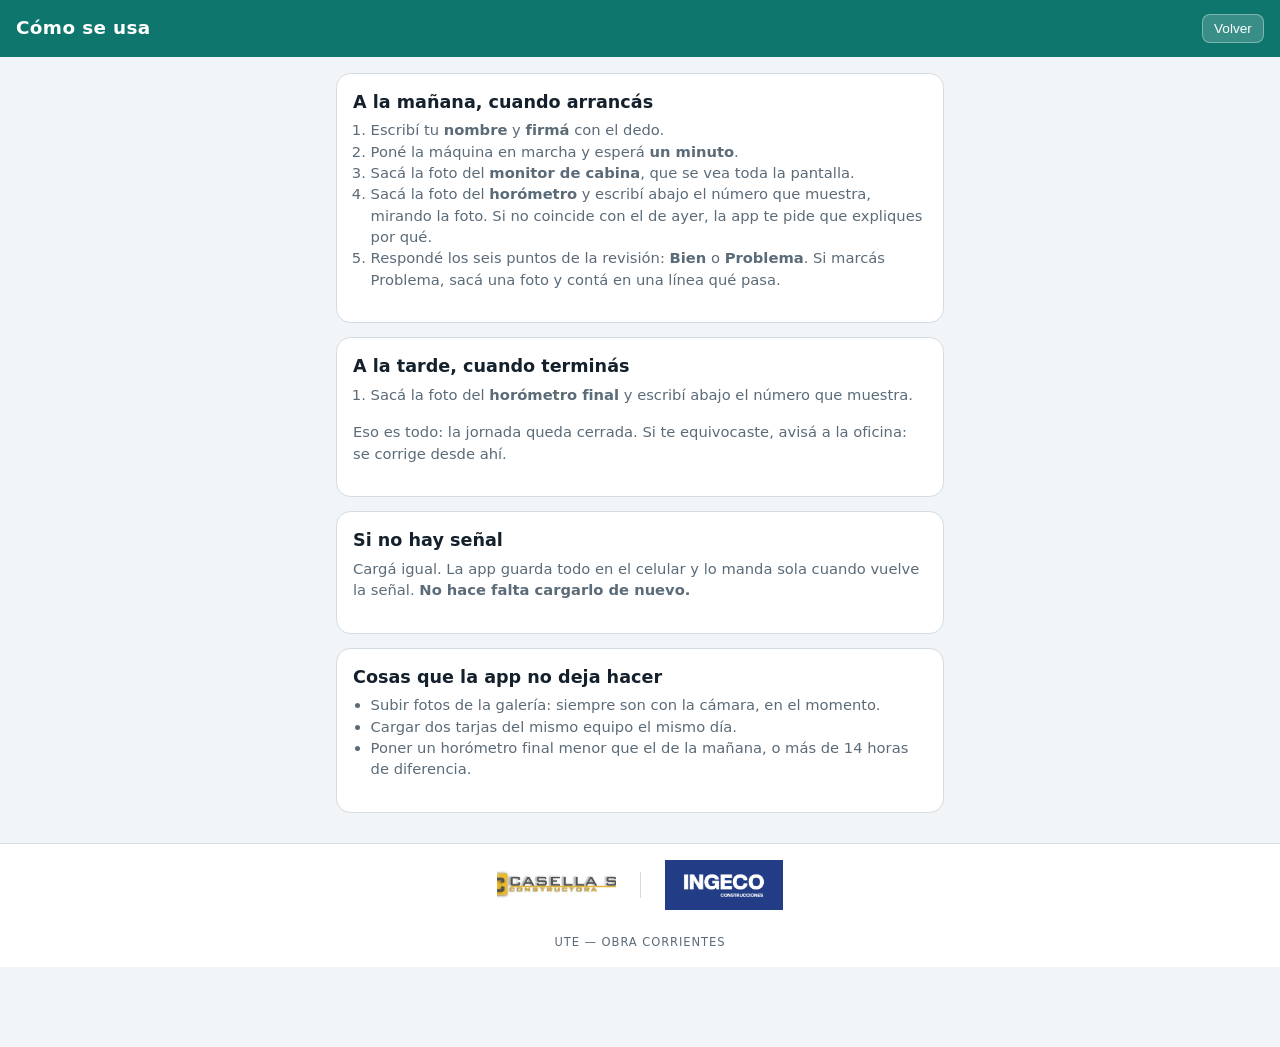
==== docs/ayuda.html @ 7994b02d "Anular desde el panel, y borrado real solo para datos de prueba El backend soportaba anular una tarj" ====
<!doctype html>
<html lang="es">
<head>
<meta charset="utf-8">
<meta name="viewport" content="width=device-width, initial-scale=1">
<meta name="theme-color" content="#0f766e">
<title>Cómo se usa — Tarja Corrientes</title>
<link rel="stylesheet" href="estilo.css?v=7">
</head>
<body>
<header>
  <div><div class="equipo">Cómo se usa</div></div>
  <button onclick="history.back()">Volver</button>
</header>
<main>

<div class="tarjeta">
  <h2>A la mañana, cuando arrancás</h2>
  <ol class="ayuda" style="padding-left:1.1rem">
    <li>Escribí tu <strong>nombre</strong> y <strong>firmá</strong> con el dedo.</li>
    <li>Poné la máquina en marcha y esperá <strong>un minuto</strong>.</li>
    <li>Sacá la foto del <strong>monitor de cabina</strong>, que se vea toda la pantalla.</li>
    <li>Sacá la foto del <strong>horómetro</strong> y escribí abajo el número que muestra, mirando la foto. Si no coincide con el de ayer, la app te pide que expliques por qué.</li>
    <li>Respondé los seis puntos de la revisión: <strong>Bien</strong> o <strong>Problema</strong>. Si marcás Problema, sacá una foto y contá en una línea qué pasa.</li>
  </ol>
</div>

<div class="tarjeta">
  <h2>A la tarde, cuando terminás</h2>
  <ol class="ayuda" style="padding-left:1.1rem">
    <li>Sacá la foto del <strong>horómetro final</strong> y escribí abajo el número que muestra.</li>
  </ol>
  <p class="ayuda">Eso es todo: la jornada queda cerrada. Si te equivocaste, avisá a la oficina: se corrige desde ahí.</p>
</div>

<div class="tarjeta">
  <h2>Si no hay señal</h2>
  <p class="ayuda">Cargá igual. La app guarda todo en el celular y lo manda sola cuando vuelve la señal. <strong>No hace falta cargarlo de nuevo.</strong></p>
</div>

<div class="tarjeta">
  <h2>Cosas que la app no deja hacer</h2>
  <ul class="ayuda" style="padding-left:1.1rem">
    <li>Subir fotos de la galería: siempre son con la cámara, en el momento.</li>
    <li>Cargar dos tarjas del mismo equipo el mismo día.</li>
    <li>Poner un horómetro final menor que el de la mañana, o más de 14 horas de diferencia.</li>
  </ul>
</div>

</main>

<div class="ute">
  <img src="logos/casella.jpeg" alt="Casella S.A. Constructora" onerror="this.remove()">
  <div class="separador"></div>
  <img class="ingeco" src="logos/ingeco.png" alt="INGECO Construcciones" onerror="this.remove()">
  <div class="leyenda">UTE &mdash; Obra Corrientes</div>
</div>

</body>
</html>
---- docs/estilo.css ----
/*
 * Paleta pensada para daltonismo rojo-verde: nada de verde puro.
 * OK va en teal, Problema en ámbar, y además cada estado lleva su ícono,
 * así el color nunca es la única señal.
 * Tema claro fijo: la app se usa a pleno sol arriba de una máquina.
 */

:root {
  --fondo: #f2f5f7;
  --tarjeta: #ffffff;
  --texto: #14212c;
  --tenue: #5b6b78;
  --borde: #d3dbe2;
  --acento: #0f766e;
  --acento-suave: #d7efec;
  --alerta: #b45309;
  --alerta-suave: #fdf0dc;
  --grave: #9f1239;
}

* { box-sizing: border-box; -webkit-tap-highlight-color: transparent; }

body {
  margin: 0;
  background: var(--fondo);
  color: var(--texto);
  font: 16px/1.45 system-ui, -apple-system, "Segoe UI", sans-serif;
  padding-bottom: 5rem;
}

header {
  position: sticky;
  top: 0;
  z-index: 10;
  background: var(--acento);
  color: #fff;
  padding: 0.85rem 1rem;
  display: flex;
  align-items: center;
  justify-content: space-between;
  gap: 0.75rem;
}
header .equipo { font-weight: 700; font-size: 1.15rem; letter-spacing: 0.02em; }
header .fecha { font-size: 0.85rem; opacity: 0.9; }
header button {
  background: rgba(255, 255, 255, 0.18);
  border: 1px solid rgba(255, 255, 255, 0.35);
  color: #fff;
  border-radius: 0.5rem;
  padding: 0.4rem 0.7rem;
  font-size: 0.85rem;
}

main { padding: 1rem; max-width: 640px; margin: 0 auto; }

h2 { font-size: 1.1rem; margin: 0 0 0.25rem; }
.ayuda { color: var(--tenue); font-size: 0.92rem; margin: 0 0 1rem; }

.tarjeta {
  background: var(--tarjeta);
  border: 1px solid var(--borde);
  border-radius: 0.9rem;
  padding: 1rem;
  margin-bottom: 0.9rem;
}

button.principal {
  width: 100%;
  padding: 1.05rem;
  font-size: 1.05rem;
  font-weight: 700;
  border: 0;
  border-radius: 0.75rem;
  background: var(--acento);
  color: #fff;
}
button.principal[disabled] { background: #b6c2cb; }

button.secundaria {
  width: 100%;
  padding: 0.8rem;
  font-size: 0.95rem;
  border: 1px solid var(--borde);
  border-radius: 0.7rem;
  background: var(--tarjeta);
  color: var(--texto);
}

.grande { display: grid; gap: 0.75rem; }
.grande button {
  padding: 1.6rem 1rem;
  font-size: 1.3rem;
  font-weight: 700;
  border: 2px solid var(--acento);
  border-radius: 1rem;
  background: var(--tarjeta);
  color: var(--acento);
}

/* ---- cámara ---- */
.camara { position: relative; background: #000; border-radius: 0.9rem; overflow: hidden; }
.camara video { width: 100%; display: block; }
.camara .indicacion {
  position: absolute; left: 0; right: 0; bottom: 0;
  background: rgba(0, 0, 0, 0.6); color: #fff;
  padding: 0.6rem 0.8rem; font-size: 0.9rem;
}
img.previa { width: 100%; border-radius: 0.9rem; display: block; }

/* ---- checklist ---- */
.item { border-bottom: 1px solid var(--borde); padding: 0.9rem 0; }
.item:last-child { border-bottom: 0; }
.item .texto { font-weight: 600; margin-bottom: 0.6rem; }
.opciones { display: grid; grid-template-columns: 1fr 1fr; gap: 0.6rem; }
.opciones button {
  padding: 0.9rem 0.5rem;
  font-size: 1rem;
  font-weight: 700;
  border: 2px solid var(--borde);
  border-radius: 0.7rem;
  background: var(--tarjeta);
  color: var(--tenue);
}
.opciones button.ok.elegido {
  border-color: var(--acento); background: var(--acento-suave); color: var(--acento);
}
.opciones button.problema.elegido {
  border-color: var(--alerta); background: var(--alerta-suave); color: var(--alerta);
}

/* Todos los inputs, no una lista de tipos: el ancho intrínseco de un input que
   se escape de la lista desborda la pantalla en el celular. */
input, textarea, select {
  width: 100%;
  padding: 0.85rem;
  font-size: 1.05rem;
  border: 1px solid var(--borde);
  border-radius: 0.6rem;
  background: var(--tarjeta);
  color: var(--texto);
}
input[readonly] { background: #eef2f5; color: var(--tenue); }
label { display: block; font-weight: 600; font-size: 0.9rem; margin: 0.9rem 0 0.35rem; }

canvas.firma {
  width: 100%; height: 180px;
  border: 2px dashed var(--borde);
  border-radius: 0.7rem;
  background: var(--tarjeta);
  touch-action: none;
}

.aviso {
  padding: 0.8rem 1rem; border-radius: 0.7rem; margin-bottom: 0.9rem;
  font-size: 0.95rem; border: 1px solid;
}
.aviso.error { background: #fdeaee; border-color: var(--grave); color: var(--grave); }
.aviso.info { background: var(--acento-suave); border-color: var(--acento); color: var(--acento); }
.aviso.alerta { background: var(--alerta-suave); border-color: var(--alerta); color: var(--alerta); }

.filas { display: grid; gap: 0.5rem; }
.fila {
  display: flex; justify-content: space-between; gap: 0.75rem;
  padding: 0.6rem 0; border-bottom: 1px solid var(--borde); font-size: 0.95rem;
}
.tenue { color: var(--tenue); }
.chip {
  display: inline-block; padding: 0.15rem 0.55rem; border-radius: 999px;
  font-size: 0.78rem; font-weight: 700;
}
.chip.ok { background: var(--acento-suave); color: var(--acento); }
.chip.alerta { background: var(--alerta-suave); color: var(--alerta); }

.cargando { text-align: center; color: var(--tenue); padding: 2.5rem 1rem; }

/* ---- banda de la UTE ----
   Las dos constructoras que forman la UTE de la obra. Aparece al pie del
   operador y en la pantalla de certificación, que es la que se muestra afuera.
   Si un archivo falta, el logo se oculta solo en vez de dejar el ícono roto. */
.ute {
  display: flex;
  align-items: center;
  justify-content: center;
  gap: 1.5rem;
  flex-wrap: wrap;
  padding: 1rem;
}
.ute img { height: 34px; width: auto; display: block; }
/* El archivo de INGECO trae mucho margen azul horneado adentro, así que a la
   misma altura su marca se ve la mitad de grande que la de Casella. Se compensa
   dándole más alto para que las dos pesen ópticamente igual. */
.ute img.ingeco { height: 50px; }
/* Oculto por defecto: si el logo anterior no cargó y se quitó del DOM, el
   separador deja de tener un img delante y no queda una raya suelta. */
.ute .separador { display: none; width: 1px; height: 26px; background: var(--borde); }
.ute img + .separador { display: block; }
.ute .leyenda {
  width: 100%;
  text-align: center;
  font-size: 0.72rem;
  letter-spacing: 0.08em;
  text-transform: uppercase;
  color: var(--tenue);
}
/* Fondo blanco para la banda: el logo de Casella viene en JPEG con fondo blanco
   y sobre el gris de la app quedaba como un recuadro pegoteado. */
.ute { background: #ffffff; border-top: 1px solid var(--borde); }

/* ---- pie del operador ----
   "Cómo se usa" primero, que es lo único que el operario puede llegar a
   necesitar. El panel va abajo y en gris: existe para que la oficina lo
   encuentre desde el celular, no para invitar a nadie a entrar. */
.pie { text-align: center; padding: 0.25rem 1.25rem 1.5rem; }
.pie a { display: block; color: var(--acento); font-weight: 600; padding: 0.5rem; }
.pie a.secundario { color: var(--tenue); font-weight: 500; font-size: 0.88rem; }
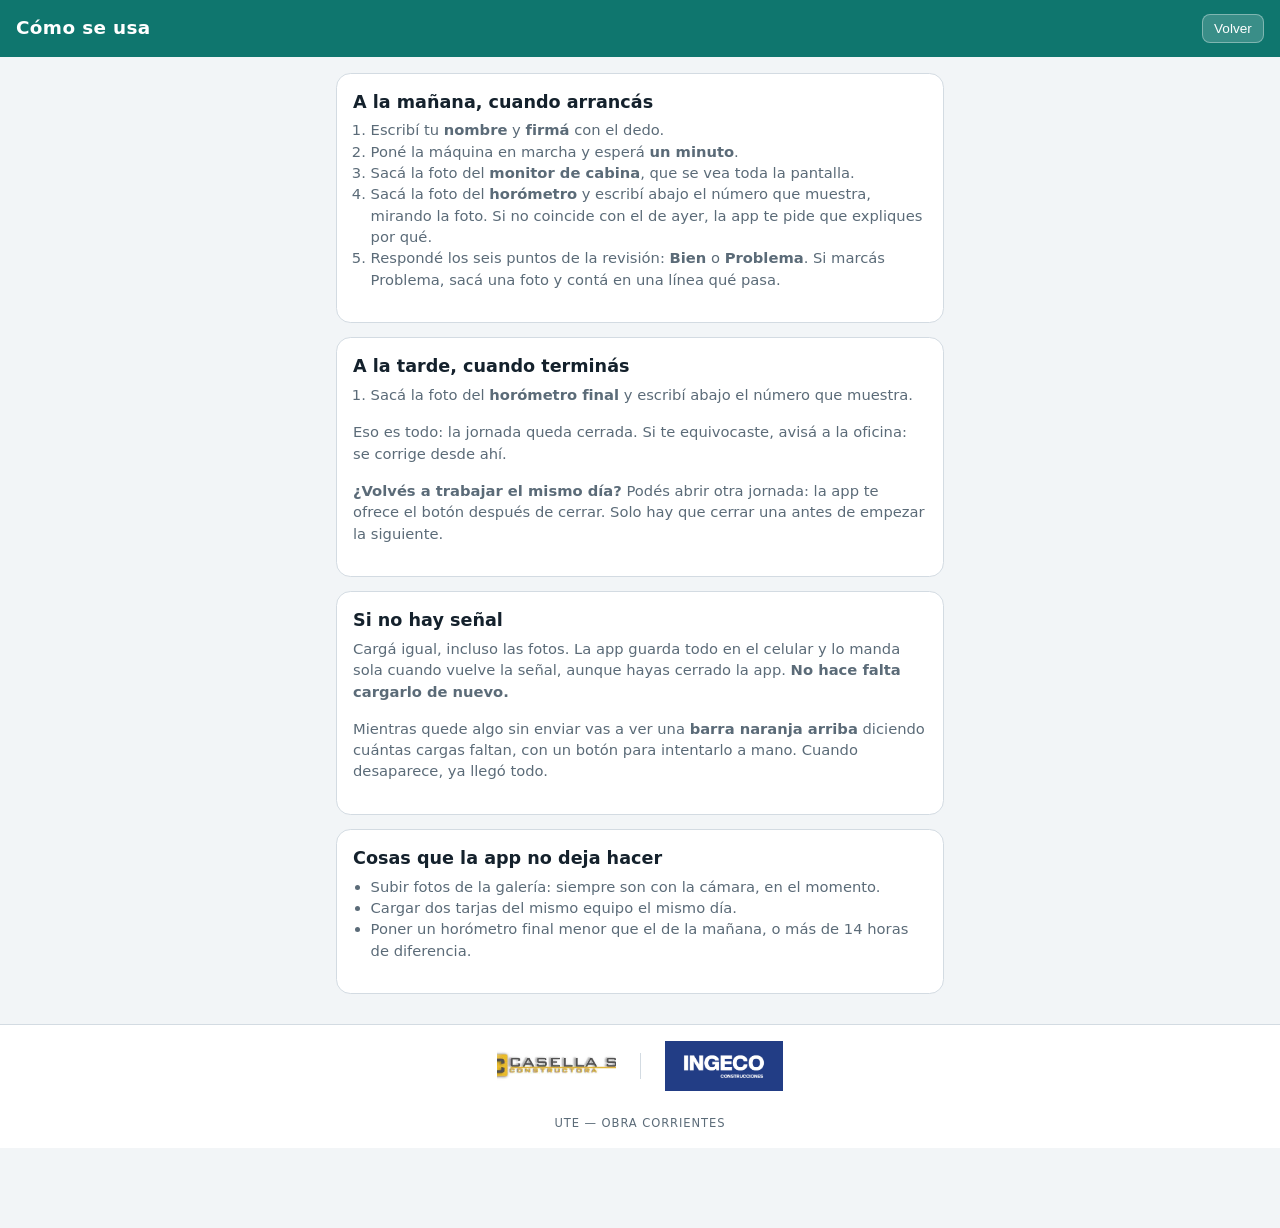
==== commit 22723732: "Varias jornadas por dia, e idempotencia real para la carga sin senal Se puede abrir mas de una jorna" ====
--- a/docs/ayuda.html
+++ b/docs/ayuda.html
@@ -5,7 +5,7 @@
 <meta name="viewport" content="width=device-width, initial-scale=1">
 <meta name="theme-color" content="#0f766e">
 <title>Cómo se usa — Tarja Corrientes</title>
-<link rel="stylesheet" href="estilo.css?v=7">
+<link rel="stylesheet" href="estilo.css?v=8">
 </head>
 <body>
 <header>
@@ -31,11 +31,13 @@
     <li>Sacá la foto del <strong>horómetro final</strong> y escribí abajo el número que muestra.</li>
   </ol>
   <p class="ayuda">Eso es todo: la jornada queda cerrada. Si te equivocaste, avisá a la oficina: se corrige desde ahí.</p>
+  <p class="ayuda"><strong>¿Volvés a trabajar el mismo día?</strong> Podés abrir otra jornada: la app te ofrece el botón después de cerrar. Solo hay que cerrar una antes de empezar la siguiente.</p>
 </div>
 
 <div class="tarjeta">
   <h2>Si no hay señal</h2>
-  <p class="ayuda">Cargá igual. La app guarda todo en el celular y lo manda sola cuando vuelve la señal. <strong>No hace falta cargarlo de nuevo.</strong></p>
+  <p class="ayuda">Cargá igual, incluso las fotos. La app guarda todo en el celular y lo manda sola cuando vuelve la señal, aunque hayas cerrado la app. <strong>No hace falta cargarlo de nuevo.</strong></p>
+  <p class="ayuda">Mientras quede algo sin enviar vas a ver una <strong>barra naranja arriba</strong> diciendo cuántas cargas faltan, con un botón para intentarlo a mano. Cuando desaparece, ya llegó todo.</p>
 </div>
 
 <div class="tarjeta">
--- a/docs/estilo.css
+++ b/docs/estilo.css
@@ -213,3 +213,31 @@
 .pie { text-align: center; padding: 0.25rem 1.25rem 1.5rem; }
 .pie a { display: block; color: var(--acento); font-weight: 600; padding: 0.5rem; }
 .pie a.secundario { color: var(--tenue); font-weight: 500; font-size: 0.88rem; }
+
+/* ---- cargas guardadas sin señal ----
+   Barra fija arriba: el operario tiene que poder ver de un vistazo que quedó
+   algo sin enviar, sin entrar a ningún lado. */
+.cola {
+  position: sticky;
+  top: 0;
+  z-index: 9;
+  background: var(--alerta-suave);
+  border-bottom: 1px solid var(--alerta);
+  color: var(--alerta);
+  padding: 0.7rem 1rem;
+  font-size: 0.92rem;
+  display: flex;
+  align-items: center;
+  justify-content: space-between;
+  gap: 0.75rem;
+}
+.cola button {
+  flex: 0 0 auto;
+  border: 1px solid var(--alerta);
+  background: transparent;
+  color: var(--alerta);
+  font-weight: 700;
+  border-radius: 0.5rem;
+  padding: 0.4rem 0.7rem;
+  font-size: 0.85rem;
+}
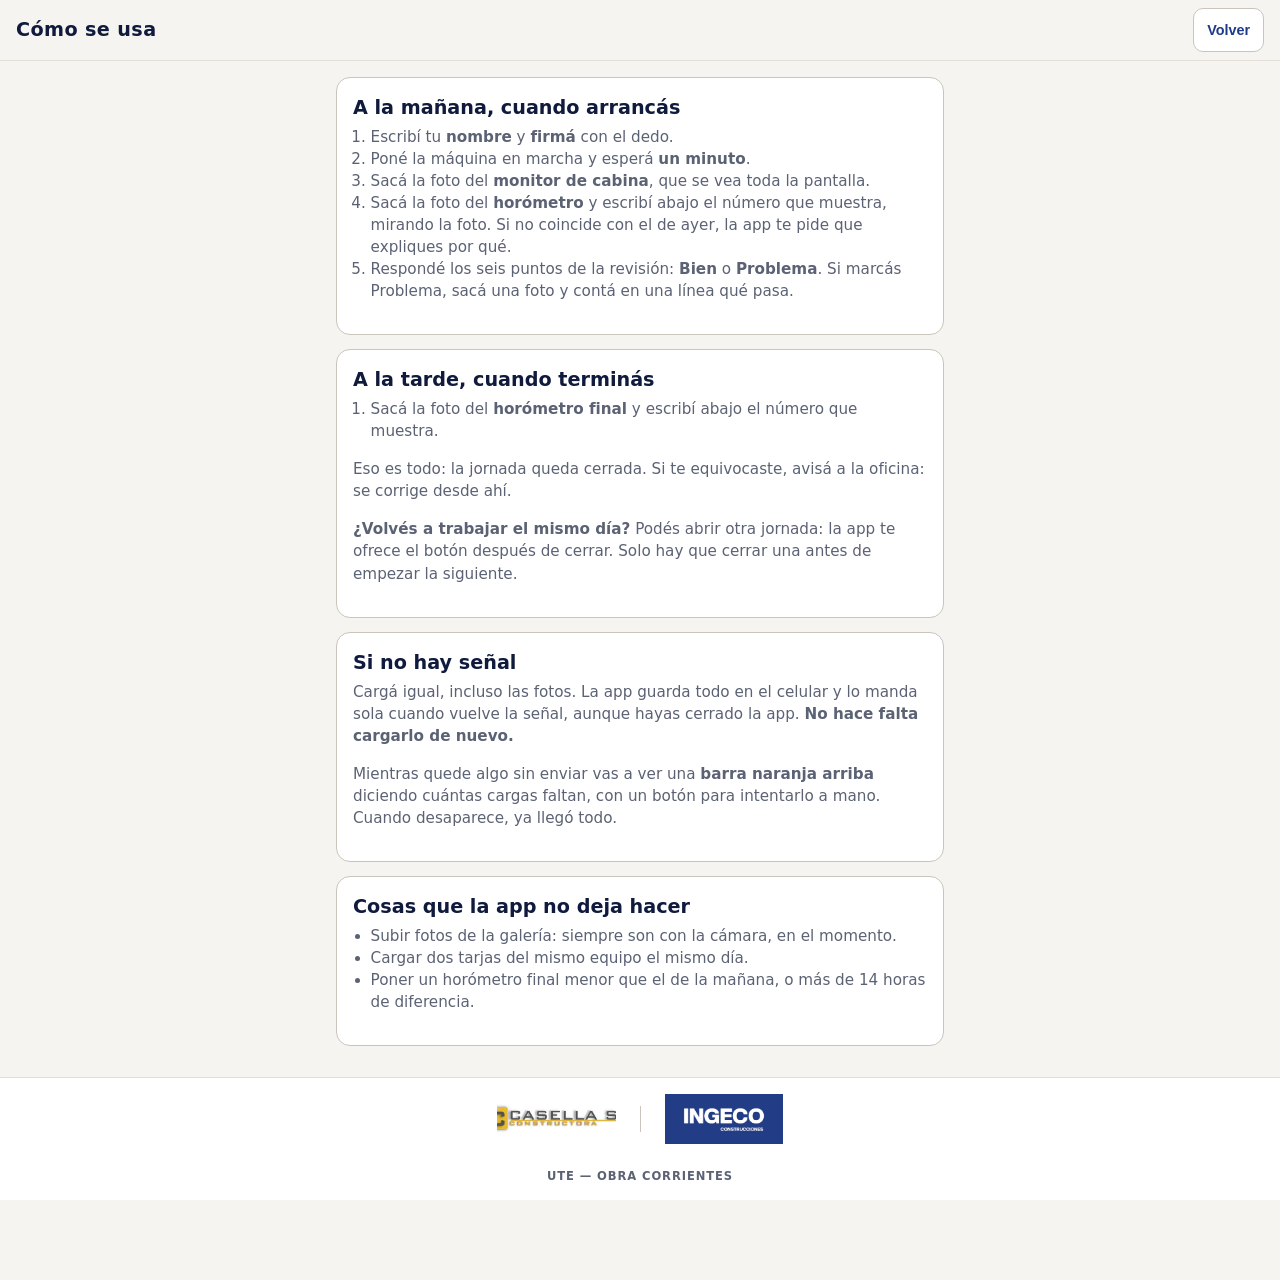
==== commit ba5afe28: "estilo común de la App INGECO (ingeco.css) en la tarja de Corrientes - Barra clara con flecha de vol" ====
--- a/docs/ayuda.html
+++ b/docs/ayuda.html
@@ -3,13 +3,17 @@
 <head>
 <meta charset="utf-8">
 <meta name="viewport" content="width=device-width, initial-scale=1">
-<meta name="theme-color" content="#0f766e">
+<meta name="theme-color" content="#f5f4f0">
 <title>Cómo se usa — Tarja Corrientes</title>
-<link rel="stylesheet" href="estilo.css?v=8">
+<style>:root{--azul:#1e3a8a;--azul-claro:#2b4fb3;--azul-suave:#e6ecfb;--tinta:#0f1a3d;--teal:#0e8a7a;--teal-suave:#dcf1ee;--ambar:#d98f00;--ambar-suave:#fff1cf;--ambar-texto:#8a5a00;--alerta:#b8410e;--alerta-suave:#fbe6dc;--fondo:#f5f4f0;--fondo-2:#ebe9e3;--superficie:#fff;--texto:#171c2e;--texto-2:#5b6274;--texto-3:#8a90a0;--linea:#e2dfd7;--linea-fuerte:#c9c5bb;--radio:14px;--radio-s:10px;--barra-h:56px;--cuerpo:system-ui,sans-serif;--display:system-ui,sans-serif}[data-ig-volver]{display:none}</style>
+<link rel="preconnect" href="https://fonts.googleapis.com"><link rel="preconnect" href="https://fonts.gstatic.com" crossorigin>
+<link rel="stylesheet" href="https://marcoskatz-cmd.github.io/app-ingeco/ingeco.css">
+<script src="https://marcoskatz-cmd.github.io/app-ingeco/ingeco.js" defer></script>
+<link rel="stylesheet" href="estilo.css?v=11">
 </head>
 <body>
 <header>
-  <div><div class="equipo">Cómo se usa</div></div>
+  <div class="izq"><button class="ig-volver" data-ig-volver aria-label="Volver a la App INGECO"><svg class="i" viewBox="0 0 24 24"><path d="M15 18l-6-6 6-6"/></svg></button><div class="equipo">Cómo se usa</div></div>
   <button onclick="history.back()">Volver</button>
 </header>
 <main>
@@ -54,7 +58,7 @@
 <div class="ute">
   <img src="logos/casella.jpeg" alt="Casella S.A. Constructora" onerror="this.remove()">
   <div class="separador"></div>
-  <img class="ingeco" src="logos/ingeco.png" alt="INGECO Construcciones" onerror="this.remove()">
+  <img class="ingeco" src="logos/ingeco.png" alt="INGECO Construcciones" onerror="this.remove()" data-ig-ocultar-en-app>
   <div class="leyenda">UTE &mdash; Obra Corrientes</div>
 </div>
 
--- a/docs/estilo.css
+++ b/docs/estilo.css
@@ -1,22 +1,11 @@
 /*
- * Paleta pensada para daltonismo rojo-verde: nada de verde puro.
- * OK va en teal, Problema en ámbar, y además cada estado lleva su ícono,
- * así el color nunca es la única señal.
- * Tema claro fijo: la app se usa a pleno sol arriba de una máquina.
+ * Piel común de la App INGECO (tokens en ingeco.css, respaldo mínimo en el <head>).
+ * Paleta pensada para daltonismo rojo-verde: nada de verde ni rojo puro.
+ * Bien va en teal, Falla en ámbar, error grave en naranja oscuro (--alerta), y
+ * además cada estado lleva su ícono o texto, así el color nunca es la única señal.
+ * Tema claro fijo: la app se usa a pleno sol arriba de una máquina y con guantes,
+ * por eso los bordes van en --linea-fuerte y los botones son grandes.
  */
-
-:root {
-  --fondo: #f2f5f7;
-  --tarjeta: #ffffff;
-  --texto: #14212c;
-  --tenue: #5b6b78;
-  --borde: #d3dbe2;
-  --acento: #0f766e;
-  --acento-suave: #d7efec;
-  --alerta: #b45309;
-  --alerta-suave: #fdf0dc;
-  --grave: #9f1239;
-}
 
 * { box-sizing: border-box; -webkit-tap-highlight-color: transparent; }
 
@@ -24,7 +13,7 @@
   margin: 0;
   background: var(--fondo);
   color: var(--texto);
-  font: 16px/1.45 system-ui, -apple-system, "Segoe UI", sans-serif;
+  font: 16px/1.45 var(--cuerpo);
   padding-bottom: 5rem;
 }
 
@@ -32,100 +21,114 @@
   position: sticky;
   top: 0;
   z-index: 10;
-  background: var(--acento);
-  color: #fff;
-  padding: 0.85rem 1rem;
+  min-height: var(--barra-h, 56px);
+  background: color-mix(in srgb, var(--fondo) 88%, transparent);
+  -webkit-backdrop-filter: blur(12px);
+  backdrop-filter: blur(12px);
+  border-bottom: 1px solid var(--linea);
+  color: var(--tinta);
+  padding: 0.5rem 1rem;
   display: flex;
   align-items: center;
   justify-content: space-between;
   gap: 0.75rem;
 }
-header .equipo { font-weight: 700; font-size: 1.15rem; letter-spacing: 0.02em; }
-header .fecha { font-size: 0.85rem; opacity: 0.9; }
-header button {
-  background: rgba(255, 255, 255, 0.18);
-  border: 1px solid rgba(255, 255, 255, 0.35);
-  color: #fff;
-  border-radius: 0.5rem;
-  padding: 0.4rem 0.7rem;
-  font-size: 0.85rem;
+header .izq { display: flex; align-items: center; gap: 0.25rem; min-width: 0; }
+header .ig-volver { margin-left: -0.6rem; }
+header .equipo { font-family: var(--display); font-weight: 700; font-size: 1.2rem; letter-spacing: 0.02em; color: var(--tinta); }
+header .fecha { font-size: 0.88rem; color: var(--texto-2); }
+header button:not(.ig-volver) {
+  background: var(--superficie);
+  border: 1px solid var(--linea-fuerte);
+  color: var(--azul);
+  border-radius: var(--radio-s);
+  min-height: 44px;
+  padding: 0.4rem 0.8rem;
+  font-size: 0.9rem;
+  font-weight: 600;
+  white-space: nowrap;
 }
 
 main { padding: 1rem; max-width: 640px; margin: 0 auto; }
 
-h2 { font-size: 1.1rem; margin: 0 0 0.25rem; }
-.ayuda { color: var(--tenue); font-size: 0.92rem; margin: 0 0 1rem; }
+h2 { font-family: var(--display); font-size: 1.2rem; font-weight: 600; color: var(--tinta); margin: 0 0 0.25rem; }
+.ayuda { color: var(--texto-2); font-size: 0.95rem; margin: 0 0 1rem; }
 
 .tarjeta {
-  background: var(--tarjeta);
-  border: 1px solid var(--borde);
-  border-radius: 0.9rem;
+  background: var(--superficie);
+  border: 1px solid var(--linea-fuerte);
+  border-radius: var(--radio);
   padding: 1rem;
   margin-bottom: 0.9rem;
 }
 
 button.principal {
   width: 100%;
+  min-height: 46px;
   padding: 1.05rem;
   font-size: 1.05rem;
   font-weight: 700;
   border: 0;
-  border-radius: 0.75rem;
-  background: var(--acento);
+  border-radius: var(--radio-s);
+  background: var(--azul);
   color: #fff;
 }
-button.principal[disabled] { background: #b6c2cb; }
+button.principal[disabled] { background: var(--fondo-2); color: var(--texto-2); box-shadow: inset 0 0 0 1px var(--linea-fuerte); }
 
 button.secundaria {
   width: 100%;
+  min-height: 46px;
   padding: 0.8rem;
   font-size: 0.95rem;
-  border: 1px solid var(--borde);
-  border-radius: 0.7rem;
-  background: var(--tarjeta);
-  color: var(--texto);
+  font-weight: 600;
+  border: 1px solid var(--linea-fuerte);
+  border-radius: var(--radio-s);
+  background: var(--superficie);
+  color: var(--azul);
 }
 
 .grande { display: grid; gap: 0.75rem; }
 .grande button {
   padding: 1.6rem 1rem;
+  font-family: var(--display);
   font-size: 1.3rem;
   font-weight: 700;
-  border: 2px solid var(--acento);
-  border-radius: 1rem;
-  background: var(--tarjeta);
-  color: var(--acento);
+  border: 2px solid var(--azul);
+  border-radius: var(--radio);
+  background: var(--superficie);
+  color: var(--azul);
 }
 
 /* ---- cámara ---- */
-.camara { position: relative; background: #000; border-radius: 0.9rem; overflow: hidden; }
+.camara { position: relative; background: #000; border-radius: var(--radio); overflow: hidden; }
 .camara video { width: 100%; display: block; }
 .camara .indicacion {
   position: absolute; left: 0; right: 0; bottom: 0;
   background: rgba(0, 0, 0, 0.6); color: #fff;
   padding: 0.6rem 0.8rem; font-size: 0.9rem;
 }
-img.previa { width: 100%; border-radius: 0.9rem; display: block; }
+img.previa { width: 100%; border-radius: var(--radio); display: block; }
 
 /* ---- checklist ---- */
-.item { border-bottom: 1px solid var(--borde); padding: 0.9rem 0; }
+.item { border-bottom: 1px solid var(--linea); padding: 0.9rem 0; }
 .item:last-child { border-bottom: 0; }
 .item .texto { font-weight: 600; margin-bottom: 0.6rem; }
 .opciones { display: grid; grid-template-columns: 1fr 1fr; gap: 0.6rem; }
 .opciones button {
   padding: 0.9rem 0.5rem;
+  min-height: 46px;
   font-size: 1rem;
   font-weight: 700;
-  border: 2px solid var(--borde);
-  border-radius: 0.7rem;
-  background: var(--tarjeta);
-  color: var(--tenue);
+  border: 2px solid var(--linea-fuerte);
+  border-radius: var(--radio-s);
+  background: var(--superficie);
+  color: var(--texto-2);
 }
 .opciones button.ok.elegido {
-  border-color: var(--acento); background: var(--acento-suave); color: var(--acento);
+  border-color: var(--teal); background: var(--teal-suave); color: var(--teal);
 }
 .opciones button.problema.elegido {
-  border-color: var(--alerta); background: var(--alerta-suave); color: var(--alerta);
+  border-color: var(--ambar); background: var(--ambar-suave); color: var(--ambar-texto);
 }
 
 /* Todos los inputs, no una lista de tipos: el ancho intrínseco de un input que
@@ -134,44 +137,46 @@
   width: 100%;
   padding: 0.85rem;
   font-size: 1.05rem;
-  border: 1px solid var(--borde);
-  border-radius: 0.6rem;
-  background: var(--tarjeta);
+  border: 1px solid var(--linea-fuerte);
+  border-radius: var(--radio-s);
+  background: var(--superficie);
   color: var(--texto);
 }
-input[readonly] { background: #eef2f5; color: var(--tenue); }
+input:focus, textarea:focus, select:focus { outline: 2px solid var(--azul-claro); outline-offset: 1px; border-color: var(--azul-claro); }
+input[readonly] { background: var(--fondo-2); color: var(--texto-2); }
 label { display: block; font-weight: 600; font-size: 0.9rem; margin: 0.9rem 0 0.35rem; }
 
 canvas.firma {
   width: 100%; height: 180px;
-  border: 2px dashed var(--borde);
-  border-radius: 0.7rem;
-  background: var(--tarjeta);
+  border: 2px dashed var(--linea-fuerte);
+  border-radius: var(--radio-s);
+  background: var(--superficie);
   touch-action: none;
 }
 
 .aviso {
-  padding: 0.8rem 1rem; border-radius: 0.7rem; margin-bottom: 0.9rem;
+  padding: 0.8rem 1rem; border-radius: var(--radio-s); margin-bottom: 0.9rem;
   font-size: 0.95rem; border: 1px solid;
 }
-.aviso.error { background: #fdeaee; border-color: var(--grave); color: var(--grave); }
-.aviso.info { background: var(--acento-suave); border-color: var(--acento); color: var(--acento); }
-.aviso.alerta { background: var(--alerta-suave); border-color: var(--alerta); color: var(--alerta); }
+.aviso.error { background: var(--alerta-suave); border-color: var(--alerta); color: var(--alerta); }
+.aviso.info { background: var(--azul-suave); border-color: var(--azul); color: var(--azul); }
+.aviso.alerta { background: var(--ambar-suave); border-color: var(--ambar); color: var(--ambar-texto); }
 
 .filas { display: grid; gap: 0.5rem; }
 .fila {
   display: flex; justify-content: space-between; gap: 0.75rem;
-  padding: 0.6rem 0; border-bottom: 1px solid var(--borde); font-size: 0.95rem;
-}
-.tenue { color: var(--tenue); }
+  padding: 0.6rem 0; border-bottom: 1px solid var(--linea); font-size: 0.95rem;
+}
+.tenue { color: var(--texto-2); }
 .chip {
   display: inline-block; padding: 0.15rem 0.55rem; border-radius: 999px;
   font-size: 0.78rem; font-weight: 700;
 }
-.chip.ok { background: var(--acento-suave); color: var(--acento); }
-.chip.alerta { background: var(--alerta-suave); color: var(--alerta); }
-
-.cargando { text-align: center; color: var(--tenue); padding: 2.5rem 1rem; }
+.chip.ok { background: var(--teal-suave); color: var(--teal); }
+.chip.alerta { background: var(--ambar-suave); color: var(--ambar-texto); }
+
+.cargando { text-align: center; color: var(--texto-2); padding: 2.5rem 1rem; }
+
 
 /* ---- banda de la UTE ----
    Las dos constructoras que forman la UTE de la obra. Aparece al pie del
@@ -192,27 +197,32 @@
 .ute img.ingeco { height: 50px; }
 /* Oculto por defecto: si el logo anterior no cargó y se quitó del DOM, el
    separador deja de tener un img delante y no queda una raya suelta. */
-.ute .separador { display: none; width: 1px; height: 26px; background: var(--borde); }
+.ute .separador { display: none; width: 1px; height: 26px; background: var(--linea-fuerte); }
 .ute img + .separador { display: block; }
+/* Dentro de la App el logo de INGECO se oculta (la App ya lo muestra): sin él,
+   el separador queda colgando al final, así que también se oculta. */
+html[data-ig-contexto="iframe"] .ute .separador { display: none; }
 .ute .leyenda {
   width: 100%;
   text-align: center;
+  font-family: var(--display);
+  font-weight: 600;
   font-size: 0.72rem;
   letter-spacing: 0.08em;
   text-transform: uppercase;
-  color: var(--tenue);
+  color: var(--texto-2);
 }
 /* Fondo blanco para la banda: el logo de Casella viene en JPEG con fondo blanco
    y sobre el gris de la app quedaba como un recuadro pegoteado. */
-.ute { background: #ffffff; border-top: 1px solid var(--borde); }
+.ute { background: var(--superficie); border-top: 1px solid var(--linea); }
 
 /* ---- pie del operador ----
    "Cómo se usa" primero, que es lo único que el operario puede llegar a
    necesitar. El panel va abajo y en gris: existe para que la oficina lo
    encuentre desde el celular, no para invitar a nadie a entrar. */
 .pie { text-align: center; padding: 0.25rem 1.25rem 1.5rem; }
-.pie a { display: block; color: var(--acento); font-weight: 600; padding: 0.5rem; }
-.pie a.secundario { color: var(--tenue); font-weight: 500; font-size: 0.88rem; }
+.pie a { display: block; color: var(--azul); font-weight: 600; padding: 0.5rem; }
+.pie a.secundario { color: var(--texto-2); font-weight: 500; font-size: 0.88rem; }
 
 /* ---- cargas guardadas sin señal ----
    Barra fija arriba: el operario tiene que poder ver de un vistazo que quedó
@@ -221,9 +231,9 @@
   position: sticky;
   top: 0;
   z-index: 9;
-  background: var(--alerta-suave);
-  border-bottom: 1px solid var(--alerta);
-  color: var(--alerta);
+  background: var(--ambar-suave);
+  border-bottom: 1px solid var(--ambar);
+  color: var(--ambar-texto);
   padding: 0.7rem 1rem;
   font-size: 0.92rem;
   display: flex;
@@ -231,13 +241,17 @@
   justify-content: space-between;
   gap: 0.75rem;
 }
+/* `display:flex` le gana al display:none del atributo hidden, y la barra
+   quedaba visible y vacia cuando no hay nada en cola. */
+.cola[hidden] { display: none; }
 .cola button {
   flex: 0 0 auto;
-  border: 1px solid var(--alerta);
-  background: transparent;
-  color: var(--alerta);
-  font-weight: 700;
-  border-radius: 0.5rem;
-  padding: 0.4rem 0.7rem;
-  font-size: 0.85rem;
-}
+  border: 1px solid var(--ambar);
+  background: var(--superficie);
+  color: var(--ambar-texto);
+  font-weight: 700;
+  border-radius: var(--radio-s);
+  min-height: 44px;
+  padding: 0.4rem 0.8rem;
+  font-size: 0.9rem;
+}
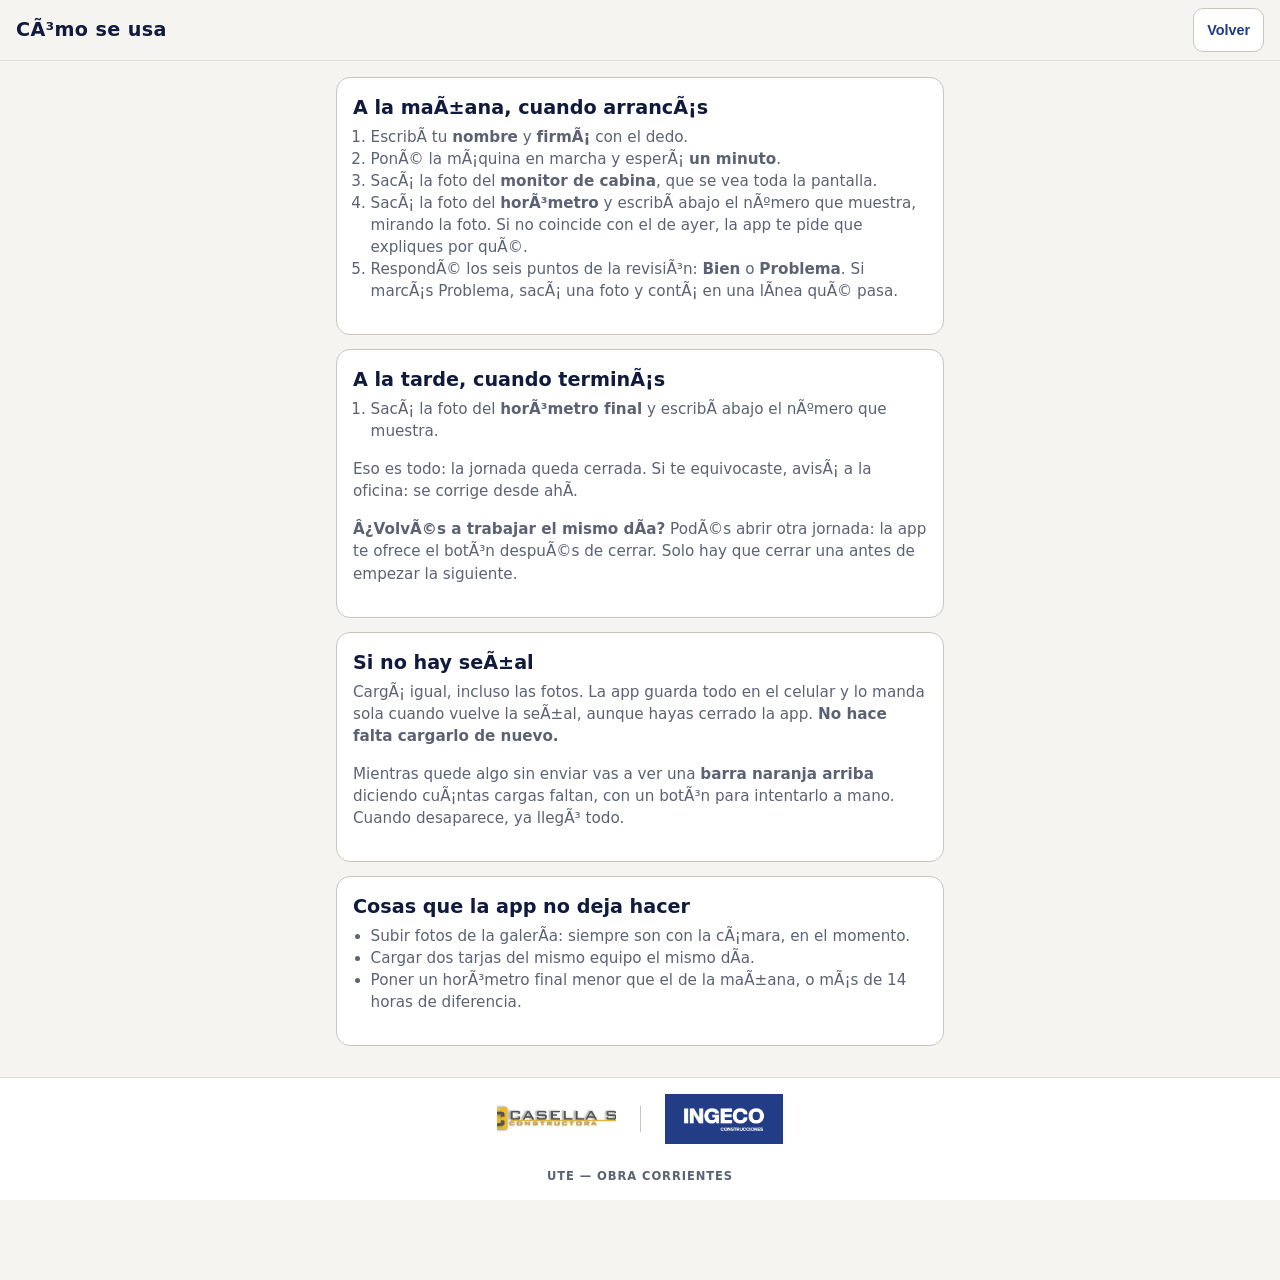
==== commit 186716de: "banda UTE: el logo INGECO se mantiene también dentro de la App Co-Authored-By: Claude Opus 5.5 <nore" ====
--- a/docs/ayuda.html
+++ b/docs/ayuda.html
@@ -1,55 +1,55 @@
-<!doctype html>
+﻿<!doctype html>
 <html lang="es">
 <head>
 <meta charset="utf-8">
 <meta name="viewport" content="width=device-width, initial-scale=1">
 <meta name="theme-color" content="#f5f4f0">
-<title>Cómo se usa — Tarja Corrientes</title>
+<title>CÃ³mo se usa â€” Tarja Corrientes</title>
 <style>:root{--azul:#1e3a8a;--azul-claro:#2b4fb3;--azul-suave:#e6ecfb;--tinta:#0f1a3d;--teal:#0e8a7a;--teal-suave:#dcf1ee;--ambar:#d98f00;--ambar-suave:#fff1cf;--ambar-texto:#8a5a00;--alerta:#b8410e;--alerta-suave:#fbe6dc;--fondo:#f5f4f0;--fondo-2:#ebe9e3;--superficie:#fff;--texto:#171c2e;--texto-2:#5b6274;--texto-3:#8a90a0;--linea:#e2dfd7;--linea-fuerte:#c9c5bb;--radio:14px;--radio-s:10px;--barra-h:56px;--cuerpo:system-ui,sans-serif;--display:system-ui,sans-serif}[data-ig-volver]{display:none}</style>
 <link rel="preconnect" href="https://fonts.googleapis.com"><link rel="preconnect" href="https://fonts.gstatic.com" crossorigin>
 <link rel="stylesheet" href="https://marcoskatz-cmd.github.io/app-ingeco/ingeco.css">
 <script src="https://marcoskatz-cmd.github.io/app-ingeco/ingeco.js" defer></script>
-<link rel="stylesheet" href="estilo.css?v=11">
+<link rel="stylesheet" href="estilo.css?v=12">
 </head>
 <body>
 <header>
-  <div class="izq"><button class="ig-volver" data-ig-volver aria-label="Volver a la App INGECO"><svg class="i" viewBox="0 0 24 24"><path d="M15 18l-6-6 6-6"/></svg></button><div class="equipo">Cómo se usa</div></div>
+  <div class="izq"><button class="ig-volver" data-ig-volver aria-label="Volver a la App INGECO"><svg class="i" viewBox="0 0 24 24"><path d="M15 18l-6-6 6-6"/></svg></button><div class="equipo">CÃ³mo se usa</div></div>
   <button onclick="history.back()">Volver</button>
 </header>
 <main>
 
 <div class="tarjeta">
-  <h2>A la mañana, cuando arrancás</h2>
+  <h2>A la maÃ±ana, cuando arrancÃ¡s</h2>
   <ol class="ayuda" style="padding-left:1.1rem">
-    <li>Escribí tu <strong>nombre</strong> y <strong>firmá</strong> con el dedo.</li>
-    <li>Poné la máquina en marcha y esperá <strong>un minuto</strong>.</li>
-    <li>Sacá la foto del <strong>monitor de cabina</strong>, que se vea toda la pantalla.</li>
-    <li>Sacá la foto del <strong>horómetro</strong> y escribí abajo el número que muestra, mirando la foto. Si no coincide con el de ayer, la app te pide que expliques por qué.</li>
-    <li>Respondé los seis puntos de la revisión: <strong>Bien</strong> o <strong>Problema</strong>. Si marcás Problema, sacá una foto y contá en una línea qué pasa.</li>
+    <li>EscribÃ­ tu <strong>nombre</strong> y <strong>firmÃ¡</strong> con el dedo.</li>
+    <li>PonÃ© la mÃ¡quina en marcha y esperÃ¡ <strong>un minuto</strong>.</li>
+    <li>SacÃ¡ la foto del <strong>monitor de cabina</strong>, que se vea toda la pantalla.</li>
+    <li>SacÃ¡ la foto del <strong>horÃ³metro</strong> y escribÃ­ abajo el nÃºmero que muestra, mirando la foto. Si no coincide con el de ayer, la app te pide que expliques por quÃ©.</li>
+    <li>RespondÃ© los seis puntos de la revisiÃ³n: <strong>Bien</strong> o <strong>Problema</strong>. Si marcÃ¡s Problema, sacÃ¡ una foto y contÃ¡ en una lÃ­nea quÃ© pasa.</li>
   </ol>
 </div>
 
 <div class="tarjeta">
-  <h2>A la tarde, cuando terminás</h2>
+  <h2>A la tarde, cuando terminÃ¡s</h2>
   <ol class="ayuda" style="padding-left:1.1rem">
-    <li>Sacá la foto del <strong>horómetro final</strong> y escribí abajo el número que muestra.</li>
+    <li>SacÃ¡ la foto del <strong>horÃ³metro final</strong> y escribÃ­ abajo el nÃºmero que muestra.</li>
   </ol>
-  <p class="ayuda">Eso es todo: la jornada queda cerrada. Si te equivocaste, avisá a la oficina: se corrige desde ahí.</p>
-  <p class="ayuda"><strong>¿Volvés a trabajar el mismo día?</strong> Podés abrir otra jornada: la app te ofrece el botón después de cerrar. Solo hay que cerrar una antes de empezar la siguiente.</p>
+  <p class="ayuda">Eso es todo: la jornada queda cerrada. Si te equivocaste, avisÃ¡ a la oficina: se corrige desde ahÃ­.</p>
+  <p class="ayuda"><strong>Â¿VolvÃ©s a trabajar el mismo dÃ­a?</strong> PodÃ©s abrir otra jornada: la app te ofrece el botÃ³n despuÃ©s de cerrar. Solo hay que cerrar una antes de empezar la siguiente.</p>
 </div>
 
 <div class="tarjeta">
-  <h2>Si no hay señal</h2>
-  <p class="ayuda">Cargá igual, incluso las fotos. La app guarda todo en el celular y lo manda sola cuando vuelve la señal, aunque hayas cerrado la app. <strong>No hace falta cargarlo de nuevo.</strong></p>
-  <p class="ayuda">Mientras quede algo sin enviar vas a ver una <strong>barra naranja arriba</strong> diciendo cuántas cargas faltan, con un botón para intentarlo a mano. Cuando desaparece, ya llegó todo.</p>
+  <h2>Si no hay seÃ±al</h2>
+  <p class="ayuda">CargÃ¡ igual, incluso las fotos. La app guarda todo en el celular y lo manda sola cuando vuelve la seÃ±al, aunque hayas cerrado la app. <strong>No hace falta cargarlo de nuevo.</strong></p>
+  <p class="ayuda">Mientras quede algo sin enviar vas a ver una <strong>barra naranja arriba</strong> diciendo cuÃ¡ntas cargas faltan, con un botÃ³n para intentarlo a mano. Cuando desaparece, ya llegÃ³ todo.</p>
 </div>
 
 <div class="tarjeta">
   <h2>Cosas que la app no deja hacer</h2>
   <ul class="ayuda" style="padding-left:1.1rem">
-    <li>Subir fotos de la galería: siempre son con la cámara, en el momento.</li>
-    <li>Cargar dos tarjas del mismo equipo el mismo día.</li>
-    <li>Poner un horómetro final menor que el de la mañana, o más de 14 horas de diferencia.</li>
+    <li>Subir fotos de la galerÃ­a: siempre son con la cÃ¡mara, en el momento.</li>
+    <li>Cargar dos tarjas del mismo equipo el mismo dÃ­a.</li>
+    <li>Poner un horÃ³metro final menor que el de la maÃ±ana, o mÃ¡s de 14 horas de diferencia.</li>
   </ul>
 </div>
 
--- a/docs/estilo.css
+++ b/docs/estilo.css
@@ -199,9 +199,6 @@
    separador deja de tener un img delante y no queda una raya suelta. */
 .ute .separador { display: none; width: 1px; height: 26px; background: var(--linea-fuerte); }
 .ute img + .separador { display: block; }
-/* Dentro de la App el logo de INGECO se oculta (la App ya lo muestra): sin él,
-   el separador queda colgando al final, así que también se oculta. */
-html[data-ig-contexto="iframe"] .ute .separador { display: none; }
 .ute .leyenda {
   width: 100%;
   text-align: center;
